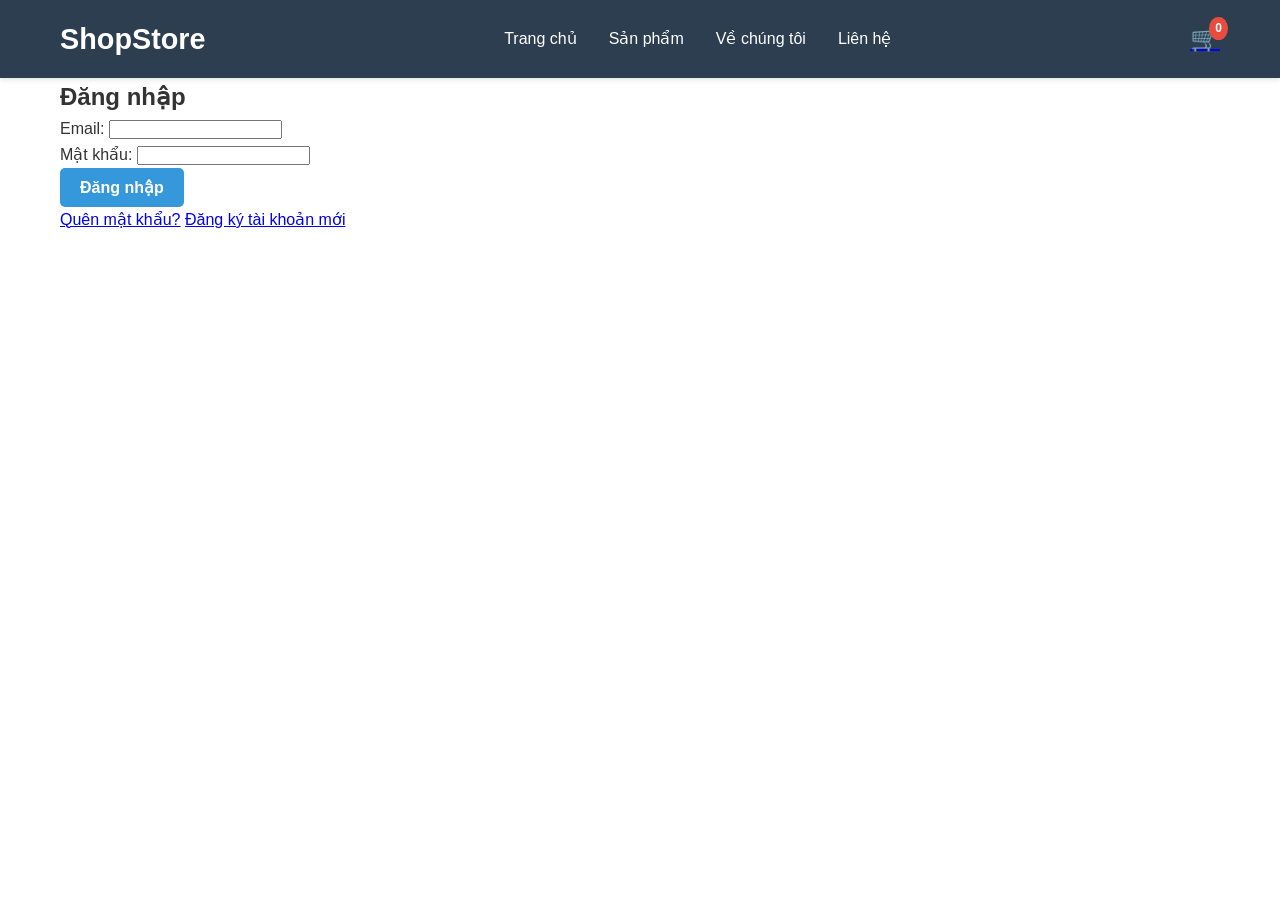
==== login.html @ f95689c8 "Tao UI dang nhap" ====
<!DOCTYPE html>
<html lang="vi">
<head>
    <meta charset="UTF-8">
    <meta name="viewport" content="width=device-width, initial-scale=1.0">
    <title>Đăng nhập - ShopStore</title>
    <link rel="stylesheet" href="css/style.css">
</head>
<body>
    <!-- Header -->
    <header class="header">
        <div class="container">
            <div class="logo">
                <h1>ShopStore</h1>
            </div>
            <nav class="navbar">
                <ul>
                    <li><a href="index.html">Trang chủ</a></li>
                    <li><a href="#products">Sản phẩm</a></li>
                    <li><a href="about.html">Về chúng tôi</a></li>
                    <li><a href="contact.html">Liên hệ</a></li>
                </ul>
            </nav>
            <!-- cart container with dropdown -->
            <div class="cart-container">
                <a href="cart.html" class="cart-icon">
                    🛒 <span class="cart-count" id="cart-count">0</span>
                </a>
            </div>
        </div>
    </header>

    <!-- Login Section -->
    <section class="login-section">
        <div class="container">
            <div class="login-form">
                <h2>Đăng nhập</h2>
                <form action="#" method="post">
                    <div class="form-group">
                        <label for="email">Email:</label>
                        <input type="email" id="email" name="email" required>
                    </div>
                    <div class="form-group">
                        <label for="password">Mật khẩu:</label>
                        <input type="password" id="password" name="password" required>
                    </div>
                    <button type="submit" class="btn btn-primary">Đăng nhập</button>
                </form>
                <div class="login-links">
                    <a href="#">Quên mật khẩu?</a>
                    <a href="#">Đăng ký tài khoản mới</a>
                </div>
            </div>
        </div>
    </section>

    <script src="js/script.js"></script>
</body>
</html>
---- css/style.css ----
/* Global Styles */
* {
    margin: 0;
    padding: 0;
    box-sizing: border-box;
}

body {
    font-family: 'Segoe UI', Tahoma, Geneva, Verdana, sans-serif;
    line-height: 1.6;
    color: #333;
}

.container {
    max-width: 1200px;
    margin: 0 auto;
    padding: 0 20px;
}

/* Header Styles */
.header {
    background-color: #2c3e50;
    color: white;
    padding: 1rem 0;
    position: sticky;
    top: 0;
    z-index: 100;
    box-shadow: 0 2px 5px rgba(0, 0, 0, 0.1);
}

.header .container {
    display: flex;
    justify-content: space-between;
    align-items: center;
}

.logo h1 {
    font-size: 1.8rem;
    font-weight: 700;
}

.navbar ul {
    display: flex;
    list-style: none;
    gap: 2rem;
}

.navbar a {
    color: white;
    text-decoration: none;
    transition: color 0.3s ease;
    font-weight: 500;
}

.navbar a:hover {
    color: #3498db;
}

.cart-icon {
    position: relative;
    cursor: pointer;
    font-size: 1.5rem;
}

.cart-count {
    position: absolute;
    top: -8px;
    right: -8px;
    background-color: #e74c3c;
    color: white;
    border-radius: 50%;
    padding: 2px 6px;
    font-size: 0.75rem;
    font-weight: bold;
}

/* Hero Section */
.hero {
    background: linear-gradient(135deg, #667eea 0%, #764ba2 100%);
    color: white;
    padding: 100px 20px;
    text-align: center;
}

.hero-content h2 {
    font-size: 3rem;
    margin-bottom: 1rem;
}

.hero-content p {
    font-size: 1.2rem;
    margin-bottom: 2rem;
}

/* Button Styles */
.btn {
    padding: 10px 20px;
    border: none;
    border-radius: 5px;
    cursor: pointer;
    font-size: 1rem;
    transition: all 0.3s ease;
    font-weight: 600;
}

.btn-primary {
    background-color: #3498db;
    color: white;
}

.btn-primary:hover {
    background-color: #2980b9;
    transform: translateY(-2px);
    box-shadow: 0 5px 15px rgba(52, 152, 219, 0.3);
}

.btn-add-cart {
    background-color: #27ae60;
    color: white;
    width: 100%;
}

.btn-add-cart:hover {
    background-color: #229954;
}

/* Products Section */
.products {
    padding: 60px 20px;
    background-color: #f8f9fa;
}

.products h2 {
    text-align: center;
    font-size: 2.5rem;
    margin-bottom: 3rem;
    color: #2c3e50;
}

.product-grid {
    display: grid;
    grid-template-columns: repeat(auto-fit, minmax(250px, 1fr));
    gap: 2rem;
}

.product-card {
    background: white;
    border-radius: 8px;
    overflow: hidden;
    box-shadow: 0 2px 8px rgba(0, 0, 0, 0.1);
    transition: all 0.3s ease;
}

.product-card:hover {
    transform: translateY(-5px);
    box-shadow: 0 5px 15px rgba(0, 0, 0, 0.2);
}

.product-image {
    width: 100%;
    height: 200px;
    background-color: #ecf0f1;
    display: flex;
    align-items: center;
    justify-content: center;
    overflow: hidden;
}

.product-image img {
    width: 100%;
    height: 100%;
    object-fit: cover;
}

.product-info {
    padding: 1.5rem;
}

.product-info h3 {
    font-size: 1.2rem;
    margin-bottom: 0.5rem;
    color: #2c3e50;
}

.price {
    color: #e74c3c;
    font-size: 1.5rem;
    font-weight: bold;
    margin-bottom: 1rem;
}

/* About Section */
.about {
    padding: 60px 20px;
    background-color: white;
    text-align: center;
}

.about h2 {
    font-size: 2.5rem;
    margin-bottom: 2rem;
    color: #2c3e50;
}

.about p {
    font-size: 1.1rem;
    max-width: 600px;
    margin: 0 auto;
    color: #555;
}

.about-content {
    text-align: left;
}

.about-section {
    margin-bottom: 2rem;
    padding: 1.5rem;
    background-color: #f8f9fa;
    border-radius: 8px;
    border-left: 4px solid #3498db;
}

.about-section h3 {
    color: #2c3e50;
    margin-bottom: 1rem;
    font-size: 1.3rem;
}

.about-section p {
    text-align: left;
    color: #666;
}

.about-section ul {
    list-style: none;
    text-align: left;
}

.about-section ul li {
    color: #666;
    margin-bottom: 0.8rem;
    padding-left: 25px;
    position: relative;
}

.about-section ul li:before {
    content: "✓";
    position: absolute;
    left: 0;
    color: #27ae60;
    font-weight: bold;
}

/* Contact Section */
.contact {
    padding: 60px 20px;
    background-color: #f8f9fa;
}

.contact h2 {
    text-align: center;
    font-size: 2.5rem;
    margin-bottom: 3rem;
    color: #2c3e50;
}

.contact-wrapper {
    display: grid;
    grid-template-columns: 1fr 1fr;
    gap: 3rem;
    max-width: 1200px;
    margin: 0 auto;
}

.contact-form-wrapper h3,
.contact-info-wrapper h3 {
    font-size: 1.3rem;
    margin-bottom: 1.5rem;
    color: #2c3e50;
}

.contact-form {
    display: flex;
    flex-direction: column;
    gap: 1rem;
}

.contact-form input,
.contact-form textarea {
    padding: 12px;
    border: 1px solid #ddd;
    border-radius: 5px;
    font-size: 1rem;
    font-family: inherit;
}

.contact-form input:focus,
.contact-form textarea:focus {
    outline: none;
    border-color: #3498db;
    box-shadow: 0 0 5px rgba(52, 152, 219, 0.3);
}

.contact-info {
    background-color: white;
    padding: 2rem;
    border-radius: 8px;
    margin-bottom: 2rem;
}

.info-item {
    margin-bottom: 1.5rem;
}

.info-item h4 {
    color: #2c3e50;
    margin-bottom: 0.5rem;
    font-size: 1.1rem;
}

.info-item p {
    color: #666;
    font-size: 1rem;
}

.info-item a {
    color: #3498db;
    text-decoration: none;
    transition: color 0.3s ease;
}

.info-item a:hover {
    color: #2980b9;
}

.contact-faq h3 {
    font-size: 1.3rem;
    margin-bottom: 1.5rem;
    color: #2c3e50;
}

.faq-item {
    background-color: white;
    padding: 1.5rem;
    border-radius: 5px;
    margin-bottom: 1rem;
    border-left: 4px solid #3498db;
}

.faq-item h4 {
    color: #2c3e50;
    margin-bottom: 0.5rem;
    font-size: 1rem;
}

.faq-item p {
    color: #666;
    font-size: 0.95rem;
    line-height: 1.6;
}

/* Footer */
.footer {
    background-color: #f5f5f5;
    color: #333;
    padding: 40px 20px 0;
}

.footer-container {
    max-width: 1200px;
    margin: 0 auto;
    display: grid;
    grid-template-columns: repeat(auto-fit, minmax(200px, 1fr));
    gap: 30px;
    margin-bottom: 30px;
}

.footer-column {
    display: flex;
    flex-direction: column;
}

.footer-column h4 {
    font-size: 1rem;
    font-weight: 700;
    margin-bottom: 15px;
    color: #1a1a1a;
    text-transform: uppercase;
    letter-spacing: 0.5px;
}

.footer-column ul {
    list-style: none;
    display: flex;
    flex-direction: column;
    gap: 8px;
}

.footer-column ul li a {
    color: #666;
    text-decoration: none;
    font-size: 0.95rem;
    transition: color 0.3s ease;
}

.footer-column ul li a:hover {
    color: #3498db;
}

.payment-methods,
.shipping-methods {
    display: flex;
    flex-direction: column;
    gap: 8px;
}

.payment-icon,
.shipping-icon {
    font-size: 0.95rem;
    color: #666;
    margin-bottom: 5px;
}

.social-links {
    display: flex;
    flex-direction: column;
    gap: 10px;
}

.social-icon {
    display: inline-block;
    padding: 8px 12px;
    background-color: white;
    color: #333;
    border: 1px solid #ddd;
    border-radius: 4px;
    text-decoration: none;
    font-size: 0.95rem;
    transition: all 0.3s ease;
}

.social-icon:hover {
    background-color: #3498db;
    color: white;
    border-color: #3498db;
}

.app-download {
    margin-bottom: 15px;
}

.qr-code {
    display: inline-block;
    padding: 40px;
    background-color: white;
    border: 1px solid #ddd;
    border-radius: 4px;
    font-size: 2rem;
    text-align: center;
    width: 100%;
}

.app-links {
    display: flex;
    flex-direction: column;
    gap: 8px;
}

.app-link {
    display: inline-block;
    padding: 8px 12px;
    background-color: white;
    color: #333;
    border: 1px solid #ddd;
    border-radius: 4px;
    text-decoration: none;
    font-size: 0.95rem;
    text-align: center;
    transition: all 0.3s ease;
}

.app-link:hover {
    background-color: #3498db;
    color: white;
    border-color: #3498db;
}

/* Footer Bottom */
.footer-bottom {
    max-width: 1200px;
    margin: 0 auto;
    border-top: 1px solid #ddd;
    padding: 20px 0;
    text-align: center;
}

.footer-bottom p {
    font-size: 0.95rem;
    color: #666;
    margin-bottom: 15px;
}

.footer-regions {
    display: flex;
    justify-content: center;
    align-items: center;
    gap: 15px;
    flex-wrap: wrap;
    font-size: 0.9rem;
}

.footer-regions a {
    color: #666;
    text-decoration: none;
    transition: color 0.3s ease;
}

.footer-regions a:hover {
    color: #3498db;
}

/* Responsive Design */
@media (max-width: 768px) {
    .header .container {
        flex-direction: column;
        gap: 1rem;
    }

    .navbar ul {
        flex-direction: column;
        gap: 0.5rem;
        text-align: center;
    }

    .hero-content h2 {
        font-size: 2rem;
    }

    .hero-content p {
        font-size: 1rem;
    }

    .products h2,
    .about h2,
    .contact h2 {
        font-size: 2rem;
    }

    .product-grid {
        grid-template-columns: repeat(auto-fit, minmax(200px, 1fr));
        gap: 1rem;
    }

    .footer-container {
        grid-template-columns: 1fr;
        gap: 20px;
    }

    .footer-column h4 {
        font-size: 0.95rem;
    }

    .footer-regions {
        flex-direction: column;
        gap: 10px;
    }

    .qr-code {
        padding: 30px;
    }

    .contact-wrapper {
        grid-template-columns: 1fr;
        gap: 2rem;
    }

    .contact-wrapper h3 {
        font-size: 1.1rem;
    }
}
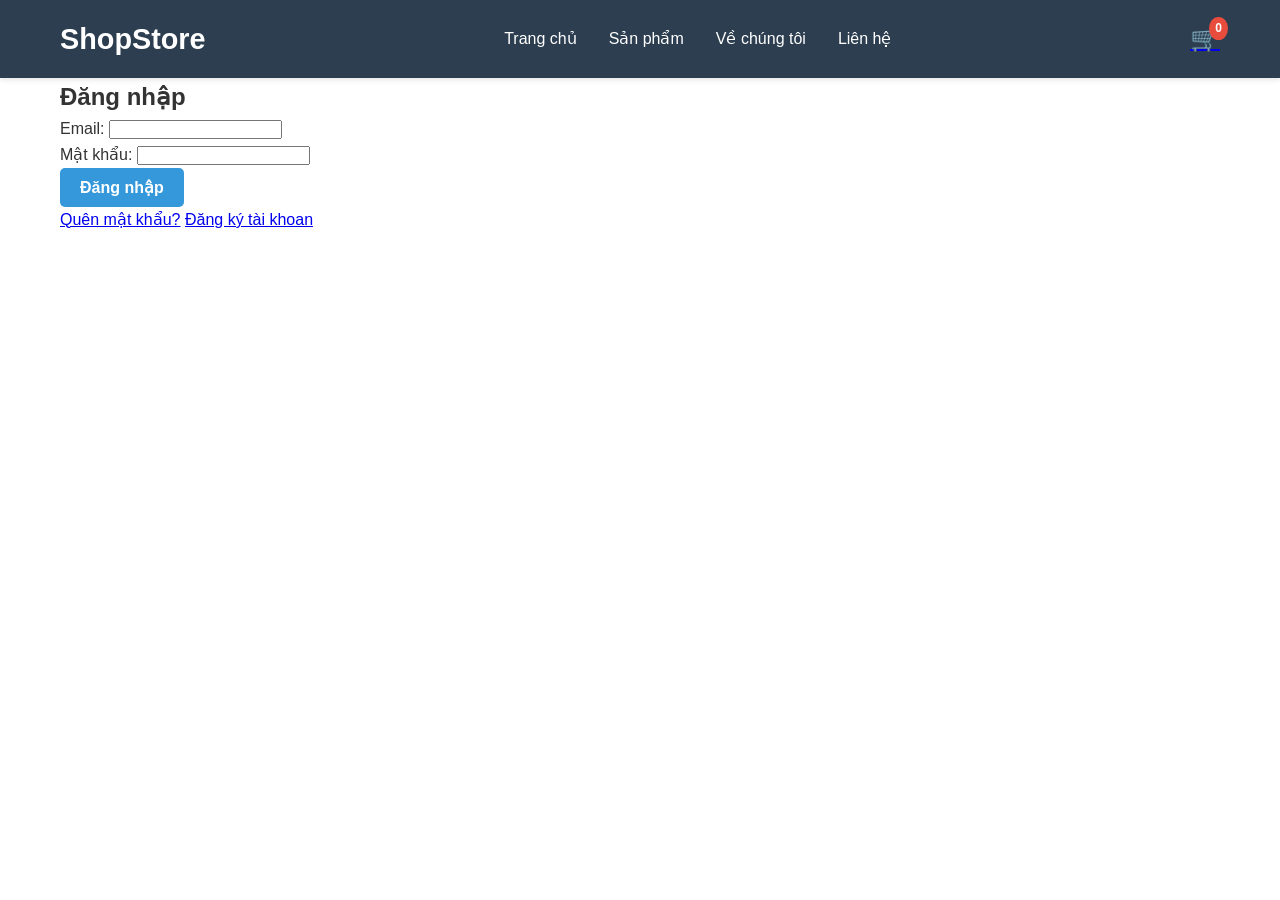
==== commit 7550eb31: "feat : Them chuc nang dang nhap" ====
--- a/login.html
+++ b/login.html
@@ -48,7 +48,7 @@
                 </form>
                 <div class="login-links">
                     <a href="#">Quên mật khẩu?</a>
-                    <a href="#">Đăng ký tài khoản mới</a>
+                    <a href="#">Đăng ký tài khoan</a>
                 </div>
             </div>
         </div>
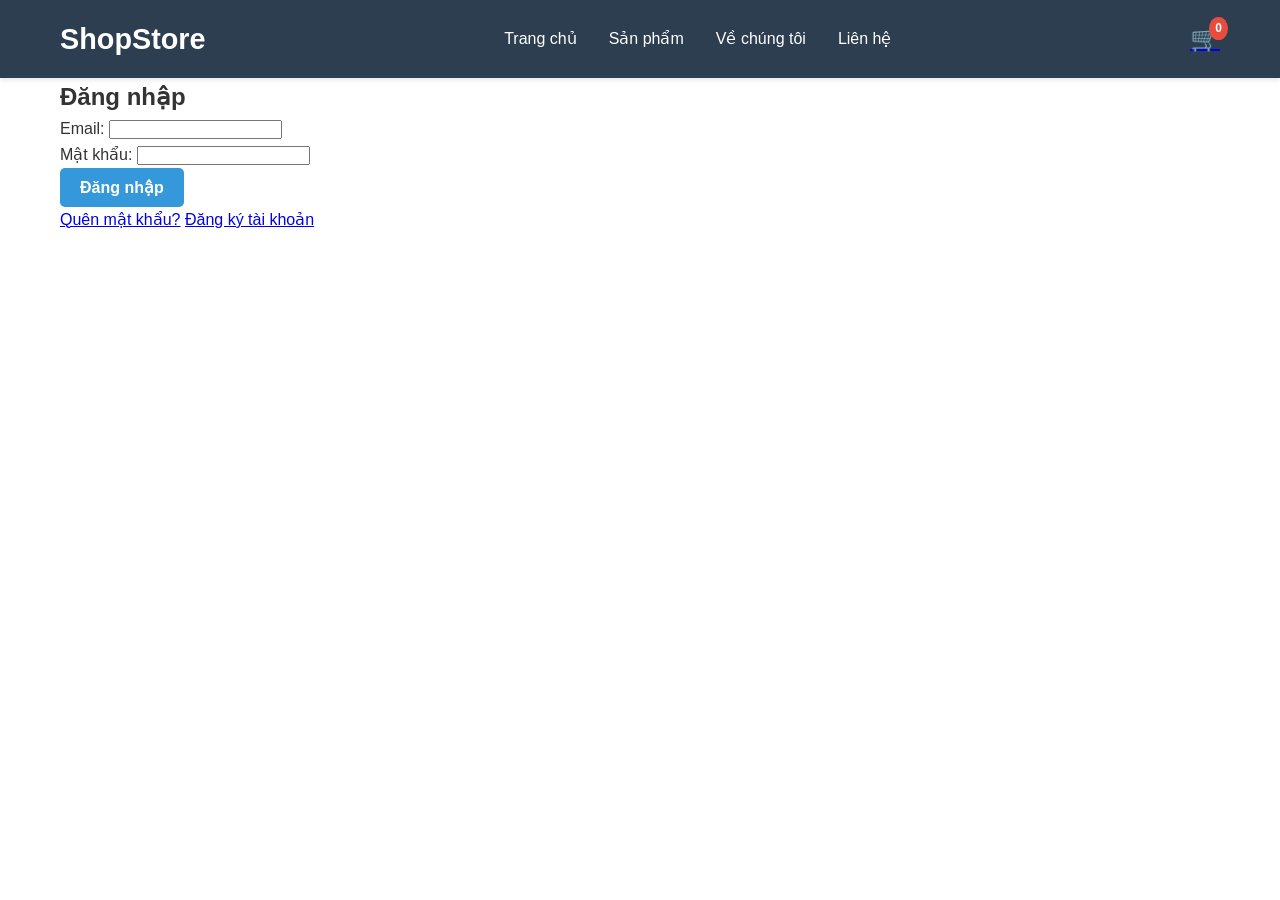
==== commit 7bb6d61e: "feat: Tao UI Dang Ky" ====
--- a/login.html
+++ b/login.html
@@ -48,7 +48,7 @@
                 </form>
                 <div class="login-links">
                     <a href="#">Quên mật khẩu?</a>
-                    <a href="#">Đăng ký tài khoan</a>
+                    <a href="register.html">Đăng ký tài khoản</a>
                 </div>
             </div>
         </div>
--- a/css/style.css
+++ b/css/style.css
@@ -579,3 +579,202 @@
         font-size: 1.1rem;
     }
 }
+
+/* Auth Pages */
+.auth-body {
+    margin: 0;
+    min-height: 100vh;
+    background: linear-gradient(135deg, #0f172a 0%, #172554 40%, #1e3a8a 100%);
+    color: #e5e7eb;
+}
+
+.auth-page {
+    min-height: 100vh;
+    display: flex;
+    align-items: center;
+    justify-content: center;
+    padding: 24px 16px;
+}
+
+.auth-card {
+    width: 100%;
+    max-width: 460px;
+    background: rgba(15, 23, 42, 0.7);
+    border: 1px solid rgba(148, 163, 184, 0.25);
+    border-radius: 14px;
+    padding: 28px;
+    box-shadow: 0 20px 45px rgba(0, 0, 0, 0.25);
+}
+
+.auth-brand {
+    text-align: center;
+    margin-bottom: 18px;
+}
+
+.brand-link {
+    display: inline-flex;
+    align-items: center;
+    gap: 8px;
+    text-decoration: none;
+}
+
+.brand-icon {
+    width: 26px;
+    height: 26px;
+    border-radius: 7px;
+    background: linear-gradient(135deg, #2563eb, #4f46e5);
+    color: #fff;
+    display: inline-flex;
+    align-items: center;
+    justify-content: center;
+    font-size: 0.9rem;
+    font-weight: 700;
+}
+
+.brand-name {
+    color: #60a5fa;
+    font-weight: 700;
+}
+
+.auth-header {
+    text-align: center;
+    margin-bottom: 20px;
+}
+
+.auth-header h1 {
+    font-size: 2rem;
+    line-height: 1.2;
+    color: #f8fafc;
+    margin-bottom: 6px;
+}
+
+.auth-header p {
+    color: #94a3b8;
+    font-size: 0.95rem;
+}
+
+.auth-form {
+    display: grid;
+    gap: 14px;
+}
+
+.auth-field {
+    display: grid;
+    gap: 6px;
+}
+
+.auth-field label {
+    color: #cbd5e1;
+    font-size: 0.86rem;
+    font-weight: 600;
+}
+
+.auth-field input {
+    width: 100%;
+    border: 1px solid #334155;
+    border-radius: 8px;
+    background: rgba(30, 41, 59, 0.7);
+    color: #f8fafc;
+    padding: 10px 12px;
+    font-size: 0.95rem;
+}
+
+.auth-field input::placeholder {
+    color: #94a3b8;
+}
+
+.auth-field input:focus {
+    outline: none;
+    border-color: #3b82f6;
+    box-shadow: 0 0 0 2px rgba(59, 130, 246, 0.25);
+}
+
+.password-wrapper {
+    position: relative;
+}
+
+.password-wrapper input {
+    padding-right: 64px;
+}
+
+.toggle-password {
+    position: absolute;
+    right: 10px;
+    top: 50%;
+    transform: translateY(-50%);
+    border: 0;
+    background: transparent;
+    color: #94a3b8;
+    font-size: 0.8rem;
+    cursor: pointer;
+}
+
+.toggle-password:hover {
+    color: #e2e8f0;
+}
+
+.auth-checkbox {
+    display: flex;
+    align-items: flex-start;
+    gap: 8px;
+    font-size: 0.88rem;
+    color: #94a3b8;
+}
+
+.auth-checkbox input {
+    margin-top: 3px;
+}
+
+.auth-checkbox a {
+    color: #60a5fa;
+    text-decoration: none;
+}
+
+.auth-checkbox a:hover {
+    text-decoration: underline;
+}
+
+.auth-error {
+    color: #fda4af;
+    min-height: 1.1em;
+    font-size: 0.85rem;
+}
+
+.auth-submit {
+    width: 100%;
+    margin-top: 2px;
+}
+
+.auth-footer {
+    margin-top: 22px;
+    text-align: center;
+    border-top: 1px solid rgba(148, 163, 184, 0.25);
+    padding-top: 14px;
+}
+
+.auth-footer p {
+    color: #94a3b8;
+    font-size: 0.9rem;
+}
+
+.auth-footer a {
+    display: inline-block;
+    margin-top: 6px;
+    color: #60a5fa;
+    text-decoration: none;
+    font-weight: 600;
+}
+
+.auth-footer a:hover {
+    text-decoration: underline;
+}
+
+@media (max-width: 480px) {
+    .auth-card {
+        padding: 20px 16px;
+    }
+
+    .auth-header h1 {
+        font-size: 1.7rem;
+    }
+}
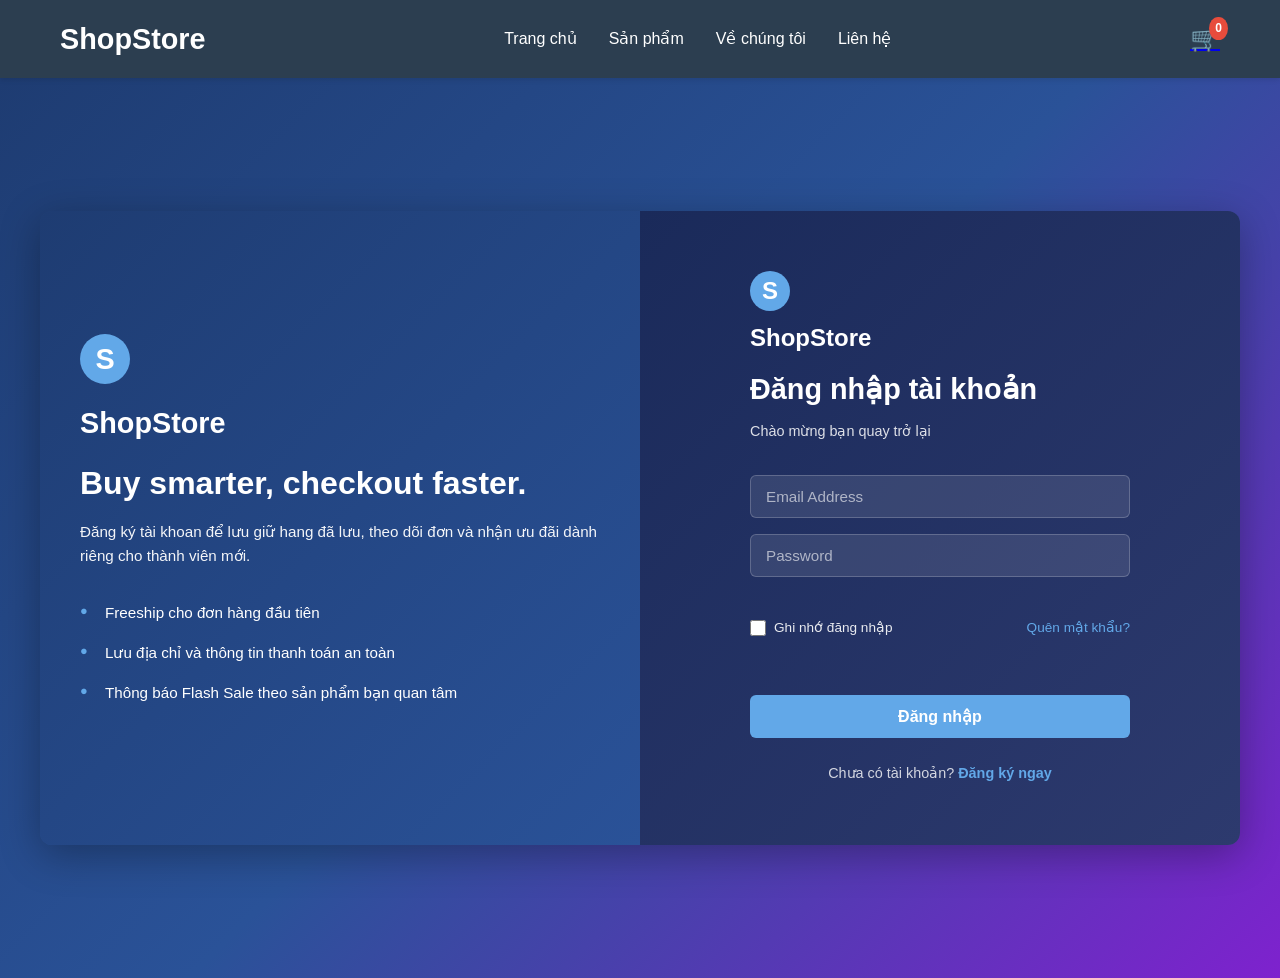
==== commit 9271f1aa: "fix : Sua giao dien UI" ====
--- a/login.html
+++ b/login.html
@@ -32,23 +32,53 @@
 
     <!-- Login Section -->
     <section class="login-section">
-        <div class="container">
-            <div class="login-form">
-                <h2>Đăng nhập</h2>
-                <form action="#" method="post">
-                    <div class="form-group">
-                        <label for="email">Email:</label>
-                        <input type="email" id="email" name="email" required>
+        <div class="login-container">
+            <!-- Left Side -->
+            <div class="login-left">
+                <div class="login-left-content">
+                    <div class="logo-badge">S</div>
+                    <h2>ShopStore</h2>
+                    <h3>Buy smarter, checkout faster.</h3>
+                    <p>Đăng ký tài khoan để lưu giữ hang đã lưu, theo dõi đơn và nhận ưu đãi dành riêng cho thành viên mới.</p>
+                    <ul class="features-list">
+                        <li>Freeship cho đơn hàng đầu tiên</li>
+                        <li>Lưu địa chỉ và thông tin thanh toán an toàn</li>
+                        <li>Thông báo Flash Sale theo sản phẩm bạn quan tâm</li>
+                    </ul>
+                </div>
+            </div>
+
+            <!-- Right Side -->
+            <div class="login-right">
+                <div class="login-right-content">
+                    <div class="logo-badge-right">S</div>
+                    <h2>ShopStore</h2>
+                    <h3>Đăng nhập tài khoản</h3>
+                    <p>Chào mừng bạn quay trở lại</p>
+
+                    <form class="login-form-group" action="#" method="post">
+                        <div class="form-group">
+                            <input type="email" id="email" name="email" placeholder="Email Address" required>
+                        </div>
+                        <div class="form-group">
+                            <input type="password" id="password" name="password" placeholder="Password" required>
+                        </div>
+
+                        <div class="form-options">
+                            <label class="checkbox-container">
+                                <input type="checkbox" id="remember-me" name="remember-me">
+                                <span class="checkmark"></span>
+                                Ghi nhớ đăng nhập
+                            </label>
+                            <a href="#" class="forgot-password">Quên mật khẩu?</a>
+                        </div>
+
+                        <button type="submit" class="btn btn-login">Đăng nhập</button>
+                    </form>
+
+                    <div class="login-footer">
+                        <p>Chưa có tài khoản? <a href="register.html">Đăng ký ngay</a></p>
                     </div>
-                    <div class="form-group">
-                        <label for="password">Mật khẩu:</label>
-                        <input type="password" id="password" name="password" required>
-                    </div>
-                    <button type="submit" class="btn btn-primary">Đăng nhập</button>
-                </form>
-                <div class="login-links">
-                    <a href="#">Quên mật khẩu?</a>
-                    <a href="register.html">Đăng ký tài khoản</a>
                 </div>
             </div>
         </div>
--- a/css/style.css
+++ b/css/style.css
@@ -580,201 +580,285 @@
     }
 }
 
-/* Auth Pages */
-.auth-body {
-    margin: 0;
+/* Login Section */
+.login-section {
+    background: linear-gradient(135deg, #1e3c72 0%, #2a5298 50%, #7e22ce 100%);
     min-height: 100vh;
-    background: linear-gradient(135deg, #0f172a 0%, #172554 40%, #1e3a8a 100%);
-    color: #e5e7eb;
-}
-
-.auth-page {
-    min-height: 100vh;
     display: flex;
     align-items: center;
     justify-content: center;
-    padding: 24px 16px;
-}
-
-.auth-card {
+    padding: 20px;
+}
+
+.login-container {
+    display: grid;
+    grid-template-columns: 1fr 1fr;
+    max-width: 1200px;
     width: 100%;
-    max-width: 460px;
-    background: rgba(15, 23, 42, 0.7);
-    border: 1px solid rgba(148, 163, 184, 0.25);
-    border-radius: 14px;
-    padding: 28px;
-    box-shadow: 0 20px 45px rgba(0, 0, 0, 0.25);
-}
-
-.auth-brand {
+    gap: 0;
+    border-radius: 12px;
+    overflow: hidden;
+    box-shadow: 0 10px 40px rgba(0, 0, 0, 0.3);
+}
+
+/* Left Side */
+.login-left {
+    background: linear-gradient(135deg, #1e3c72 0%, #2a5298 100%);
+    color: white;
+    padding: 60px 40px;
+    display: flex;
+    align-items: center;
+    justify-content: center;
+}
+
+.login-left-content {
+    text-align: left;
+}
+
+.login-left-content .logo-badge {
+    display: inline-block;
+    width: 50px;
+    height: 50px;
+    background-color: #62a8e8;
+    border-radius: 50%;
+    display: flex;
+    align-items: center;
+    justify-content: center;
+    font-size: 1.8rem;
+    font-weight: bold;
+    margin-bottom: 1rem;
+    color: white;
+}
+
+.login-left-content h2 {
+    font-size: 1.8rem;
+    margin-bottom: 1rem;
+    font-weight: 700;
+}
+
+.login-left-content h3 {
+    font-size: 2rem;
+    margin-bottom: 1rem;
+    font-weight: 600;
+    line-height: 1.3;
+}
+
+.login-left-content p {
+    font-size: 0.95rem;
+    line-height: 1.6;
+    margin-bottom: 2rem;
+    opacity: 0.95;
+}
+
+.features-list {
+    list-style: none;
+}
+
+.features-list li {
+    margin-bottom: 1rem;
+    padding-left: 25px;
+    position: relative;
+    font-size: 0.95rem;
+}
+
+.features-list li:before {
+    content: "●";
+    position: absolute;
+    left: 0;
+    color: #62a8e8;
+    font-size: 0.8rem;
+}
+
+/* Right Side */
+.login-right {
+    background: linear-gradient(135deg, #1a2a5a 0%, #2d3a6e 100%);
+    color: white;
+    padding: 60px 40px;
+    display: flex;
+    align-items: center;
+    justify-content: center;
+}
+
+.login-right-content {
+    width: 100%;
+    max-width: 380px;
+}
+
+.login-right-content .logo-badge-right {
+    display: inline-block;
+    width: 40px;
+    height: 40px;
+    background-color: #62a8e8;
+    border-radius: 50%;
+    display: flex;
+    align-items: center;
+    justify-content: center;
+    font-size: 1.5rem;
+    font-weight: bold;
+    margin-bottom: 0.5rem;
+    color: white;
+}
+
+.login-right-content h2 {
+    font-size: 1.5rem;
+    margin-bottom: 0.5rem;
+    font-weight: 700;
+}
+
+.login-right-content h3 {
+    font-size: 1.8rem;
+    margin-bottom: 0.5rem;
+    font-weight: 600;
+}
+
+.login-right-content > p {
+    font-size: 0.9rem;
+    opacity: 0.85;
+    margin-bottom: 2rem;
+}
+
+/* Login Form */
+.login-form-group {
+    display: flex;
+    flex-direction: column;
+    gap: 1rem;
+}
+
+.login-form-group .form-group {
+    margin-bottom: 0;
+}
+
+.login-form-group input {
+    width: 100%;
+    padding: 12px 15px;
+    border: 1px solid rgba(255, 255, 255, 0.2);
+    border-radius: 6px;
+    background-color: rgba(255, 255, 255, 0.1);
+    color: white;
+    font-size: 0.95rem;
+    transition: all 0.3s ease;
+}
+
+.login-form-group input::placeholder {
+    color: rgba(255, 255, 255, 0.6);
+}
+
+.login-form-group input:focus {
+    outline: none;
+    background-color: rgba(255, 255, 255, 0.15);
+    border-color: rgba(255, 255, 255, 0.4);
+    box-shadow: 0 0 8px rgba(98, 168, 232, 0.3);
+}
+
+/* Form Options */
+.form-options {
+    display: flex;
+    justify-content: space-between;
+    align-items: center;
+    margin: 1.5rem 0;
+}
+
+.checkbox-container {
+    display: flex;
+    align-items: center;
+    cursor: pointer;
+    font-size: 0.85rem;
+    color: rgba(255, 255, 255, 0.9);
+}
+
+.checkbox-container input[type="checkbox"] {
+    margin-right: 8px;
+    width: 16px;
+    height: 16px;
+    cursor: pointer;
+    accent-color: #62a8e8;
+    background-color: rgba(255, 255, 255, 0.1) !important;
+    border: 1px solid rgba(255, 255, 255, 0.3) !important;
+    border-radius: 4px;
+    padding: 0 !important;
+    min-width: 16px;
+}
+
+.forgot-password {
+    color: #62a8e8;
+    text-decoration: none;
+    font-size: 0.85rem;
+    font-weight: 500;
+    transition: color 0.3s ease;
+}
+
+.forgot-password:hover {
+    color: #ffffff;
+    text-decoration: underline;
+}
+
+/* Login Button */
+.btn-login {
+    width: 100%;
+    padding: 12px 20px;
+    background-color: #62a8e8;
+    color: white;
+    border: none;
+    border-radius: 6px;
+    font-size: 1rem;
+    font-weight: 600;
+    cursor: pointer;
+    transition: all 0.3s ease;
+    margin-top: 1rem;
+}
+
+.btn-login:hover {
+    background-color: #4a95d4;
+    transform: translateY(-2px);
+    box-shadow: 0 5px 15px rgba(98, 168, 232, 0.4);
+}
+
+.btn-login:active {
+    transform: translateY(0);
+}
+
+/* Login Footer */
+.login-footer {
     text-align: center;
-    margin-bottom: 18px;
-}
-
-.brand-link {
-    display: inline-flex;
-    align-items: center;
-    gap: 8px;
-    text-decoration: none;
-}
-
-.brand-icon {
-    width: 26px;
-    height: 26px;
-    border-radius: 7px;
-    background: linear-gradient(135deg, #2563eb, #4f46e5);
-    color: #fff;
-    display: inline-flex;
-    align-items: center;
-    justify-content: center;
+    margin-top: 1.5rem;
     font-size: 0.9rem;
-    font-weight: 700;
-}
-
-.brand-name {
-    color: #60a5fa;
-    font-weight: 700;
-}
-
-.auth-header {
-    text-align: center;
-    margin-bottom: 20px;
-}
-
-.auth-header h1 {
-    font-size: 2rem;
-    line-height: 1.2;
-    color: #f8fafc;
-    margin-bottom: 6px;
-}
-
-.auth-header p {
-    color: #94a3b8;
-    font-size: 0.95rem;
-}
-
-.auth-form {
-    display: grid;
-    gap: 14px;
-}
-
-.auth-field {
-    display: grid;
-    gap: 6px;
-}
-
-.auth-field label {
-    color: #cbd5e1;
-    font-size: 0.86rem;
-    font-weight: 600;
-}
-
-.auth-field input {
-    width: 100%;
-    border: 1px solid #334155;
-    border-radius: 8px;
-    background: rgba(30, 41, 59, 0.7);
-    color: #f8fafc;
-    padding: 10px 12px;
-    font-size: 0.95rem;
-}
-
-.auth-field input::placeholder {
-    color: #94a3b8;
-}
-
-.auth-field input:focus {
-    outline: none;
-    border-color: #3b82f6;
-    box-shadow: 0 0 0 2px rgba(59, 130, 246, 0.25);
-}
-
-.password-wrapper {
-    position: relative;
-}
-
-.password-wrapper input {
-    padding-right: 64px;
-}
-
-.toggle-password {
-    position: absolute;
-    right: 10px;
-    top: 50%;
-    transform: translateY(-50%);
-    border: 0;
-    background: transparent;
-    color: #94a3b8;
-    font-size: 0.8rem;
-    cursor: pointer;
-}
-
-.toggle-password:hover {
-    color: #e2e8f0;
-}
-
-.auth-checkbox {
-    display: flex;
-    align-items: flex-start;
-    gap: 8px;
-    font-size: 0.88rem;
-    color: #94a3b8;
-}
-
-.auth-checkbox input {
-    margin-top: 3px;
-}
-
-.auth-checkbox a {
-    color: #60a5fa;
-    text-decoration: none;
-}
-
-.auth-checkbox a:hover {
-    text-decoration: underline;
-}
-
-.auth-error {
-    color: #fda4af;
-    min-height: 1.1em;
-    font-size: 0.85rem;
-}
-
-.auth-submit {
-    width: 100%;
-    margin-top: 2px;
-}
-
-.auth-footer {
-    margin-top: 22px;
-    text-align: center;
-    border-top: 1px solid rgba(148, 163, 184, 0.25);
-    padding-top: 14px;
-}
-
-.auth-footer p {
-    color: #94a3b8;
-    font-size: 0.9rem;
-}
-
-.auth-footer a {
-    display: inline-block;
-    margin-top: 6px;
-    color: #60a5fa;
+}
+
+.login-footer p {
+    color: rgba(255, 255, 255, 0.8);
+}
+
+.login-footer a {
+    color: #62a8e8;
     text-decoration: none;
     font-weight: 600;
-}
-
-.auth-footer a:hover {
+    transition: color 0.3s ease;
+}
+
+.login-footer a:hover {
+    color: #ffffff;
     text-decoration: underline;
 }
 
-@media (max-width: 480px) {
-    .auth-card {
-        padding: 20px 16px;
-    }
-
-    .auth-header h1 {
-        font-size: 1.7rem;
-    }
-}
+/* Responsive Design */
+@media (max-width: 768px) {
+    .login-container {
+        grid-template-columns: 1fr;
+    }
+
+    .login-left {
+        display: none;
+    }
+
+    .login-right {
+        padding: 40px 20px;
+    }
+
+    .login-right-content {
+        max-width: 100%;
+    }
+
+    .login-left-content h3 {
+        font-size: 1.5rem;
+    }
+}
